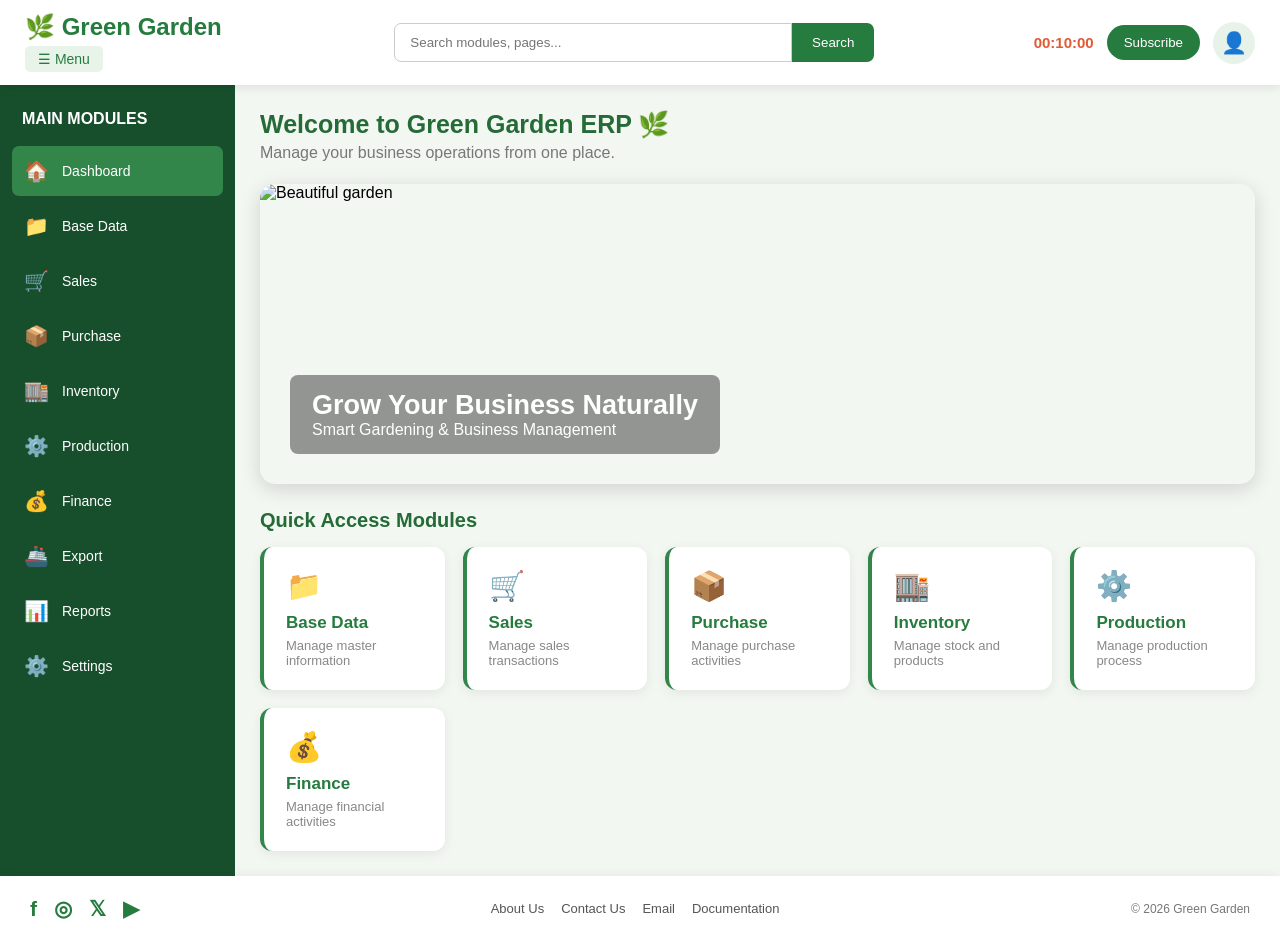
==== dashbord.html @ ff2162e5 "Add files via upload" ====
<!DOCTYPE html>
<html lang="en">
<head>
<meta charset="UTF-8">
<meta name="viewport" content="width=device-width, initial-scale=1.0">
<title>Green Garden ERP Dashboard</title>

<style>
* {
    margin: 0;
    padding: 0;
    box-sizing: border-box;
    font-family: 'Segoe UI', sans-serif;
}

body {
    background: #f3f7f2;
    min-height: 100vh;
    display: flex;
    flex-direction: column;
}

/* HEADER */
header {
    height: 85px;
    background: white;
    display: flex;
    align-items: center;
    justify-content: space-between;
    padding: 0 25px;
    box-shadow: 0 2px 10px rgba(0,0,0,0.1);
    position: relative;
    z-index: 10;
}

.header-left {
    width: 210px;
}

.logo {
    font-size: 24px;
    color: #267b3e;
    font-weight: bold;
}

.menu-btn {
    margin-top: 5px;
    padding: 5px 13px;
    background: #e8f4e9;
    border: none;
    color: #267b3e;
    border-radius: 5px;
    cursor: pointer;
    font-size: 14px;
}

.search-box {
    display: flex;
    width: 40%;
    max-width: 480px;
}

.search-box input {
    width: 100%;
    padding: 11px 15px;
    border: 1px solid #ccc;
    border-radius: 7px 0 0 7px;
    outline: none;
}

.search-box button {
    padding: 11px 20px;
    background: #267b3e;
    color: white;
    border: none;
    border-radius: 0 7px 7px 0;
    cursor: pointer;
}

.header-right {
    display: flex;
    align-items: center;
    gap: 13px;
}

#timer {
    font-weight: bold;
    color: #e05b36;
    font-size: 15px;
}

.subscribe-btn {
    background: #267b3e;
    color: white;
    border: none;
    padding: 10px 17px;
    border-radius: 22px;
    cursor: pointer;
}

.profile-container {
    position: relative;
}

.profile-btn {
    background: #e7f3e9;
    border: none;
    color: #267b3e;
    border-radius: 50%;
    width: 42px;
    height: 42px;
    font-size: 21px;
    cursor: pointer;
}

/* PROFILE DROPDOWN */
.profile-dropdown {
    display: none;
    position: absolute;
    right: 0;
    top: 52px;
    width: 180px;
    background: white;
    border-radius: 8px;
    box-shadow: 0 5px 20px rgba(0,0,0,0.2);
    overflow: hidden;
}

.profile-dropdown.show {
    display: block;
}

.profile-dropdown button {
    width: 100%;
    padding: 13px;
    border: none;
    background: white;
    text-align: left;
    cursor: pointer;
    font-size: 14px;
}

.profile-dropdown button:hover {
    background: #e8f4e9;
}

/* DASHBOARD BODY */
.dashboard {
    display: flex;
    flex: 1;
    min-height: calc(100vh - 160px);
}

/* SIDEBAR */
.sidebar {
    width: 235px;
    background: #174f2c;
    color: white;
    padding: 20px 12px;
    transition: width 0.3s;
    overflow: hidden;
    flex-shrink: 0;
}

.sidebar.collapsed {
    width: 65px;
}

.sidebar h3 {
    font-size: 16px;
    margin: 5px 10px 18px;
    white-space: nowrap;
}

.module {
    display: flex;
    align-items: center;
    gap: 13px;
    padding: 13px 12px;
    margin-bottom: 5px;
    border-radius: 7px;
    cursor: pointer;
    color: white;
    white-space: nowrap;
    transition: 0.3s;
}

.module:hover,
.module.active {
    background: #32864a;
}

.module-icon {
    font-size: 20px;
    min-width: 25px;
    text-align: center;
}

.module-name {
    font-size: 14px;
}

.sidebar.collapsed h3,
.sidebar.collapsed .module-name {
    display: none;
}

.sidebar.collapsed .module {
    justify-content: center;
    padding: 13px 5px;
}

/* MAIN AREA */
.main-content {
    flex: 1;
    padding: 25px;
    min-width: 0;
}

.welcome-section {
    margin-bottom: 22px;
}

.welcome-section h2 {
    color: #246b37;
    font-size: 25px;
}

.welcome-section p {
    color: #777;
    margin-top: 5px;
}

/* MOVING IMAGE SLIDER */
.slider {
    width: 100%;
    height: 300px;
    position: relative;
    overflow: hidden;
    border-radius: 15px;
    box-shadow: 0 5px 20px rgba(0,0,0,0.15);
}

.slides {
    display: flex;
    width: 400%;
    height: 100%;
    animation: slide 20s infinite;
}

.slides img {
    width: 25%;
    height: 100%;
    object-fit: cover;
}

@keyframes slide {
    0%, 20% { transform: translateX(0); }
    25%, 45% { transform: translateX(-25%); }
    50%, 70% { transform: translateX(-50%); }
    75%, 95% { transform: translateX(-75%); }
    100% { transform: translateX(0); }
}

.slider-text {
    position: absolute;
    bottom: 30px;
    left: 30px;
    color: white;
    background: rgba(0,0,0,0.4);
    padding: 15px 22px;
    border-radius: 8px;
}

.slider-text h2 {
    font-size: 27px;
}

/* DASHBOARD CARDS */
.dashboard-title {
    margin: 25px 0 15px;
    color: #246b37;
    font-size: 20px;
}

.cards {
    display: grid;
    grid-template-columns: repeat(auto-fit, minmax(180px, 1fr));
    gap: 18px;
}

.card {
    background: white;
    padding: 22px;
    border-radius: 12px;
    box-shadow: 0 3px 12px rgba(0,0,0,0.07);
    border-left: 4px solid #32864a;
    cursor: pointer;
    transition: 0.3s;
}

.card:hover {
    transform: translateY(-5px);
}

.card .icon {
    font-size: 29px;
}

.card h3 {
    color: #267b3e;
    margin-top: 10px;
    font-size: 17px;
}

.card p {
    color: #888;
    font-size: 13px;
    margin-top: 5px;
}

/* FOOTER */
footer {
    min-height: 65px;
    background: white;
    padding: 15px 30px;
    display: flex;
    align-items: center;
    justify-content: space-between;
    gap: 15px;
    flex-wrap: wrap;
    box-shadow: 0 -2px 10px rgba(0,0,0,0.05);
}

.social-links,
.footer-links {
    display: flex;
    align-items: center;
    gap: 17px;
    flex-wrap: wrap;
}

.social-links a {
    font-size: 21px;
    text-decoration: none;
    color: #267b3e;
    font-weight: bold;
}

.footer-links a {
    font-size: 13px;
    text-decoration: none;
    color: #555;
}

/* MODAL */
.modal {
    display: none;
    position: fixed;
    z-index: 100;
    inset: 0;
    background: rgba(0,0,0,0.55);
    align-items: center;
    justify-content: center;
    padding: 15px;
}

.modal.show {
    display: flex;
}

.modal-content {
    width: 100%;
    max-width: 800px;
    background: white;
    padding: 28px;
    border-radius: 15px;
    position: relative;
    animation: popup 0.3s ease;
}

@keyframes popup {
    from {
        transform: scale(0.85);
        opacity: 0;
    }
    to {
        transform: scale(1);
        opacity: 1;
    }
}

.close-btn {
    position: absolute;
    right: 20px;
    top: 15px;
    border: none;
    background: none;
    font-size: 25px;
    cursor: pointer;
    color: #555;
}

.modal-content h2 {
    text-align: center;
    color: #267b3e;
    margin-bottom: 25px;
}

.plans {
    display: grid;
    grid-template-columns: repeat(3, 1fr);
    gap: 18px;
}

.plan {
    border: 1px solid #ddd;
    padding: 23px 15px;
    border-radius: 12px;
    text-align: center;
    transition: 0.3s;
}

.plan:hover {
    border-color: #267b3e;
    transform: translateY(-5px);
}

.plan h3 {
    color: #267b3e;
    margin-bottom: 12px;
}

.price {
    font-size: 29px;
    font-weight: bold;
    color: #333;
    margin: 15px 0;
}

.plan p {
    color: #777;
    margin-bottom: 18px;
}

.plan button {
    background: #267b3e;
    color: white;
    border: none;
    border-radius: 7px;
    padding: 11px 17px;
    cursor: pointer;
}

/* EDIT PROFILE */
.edit-form {
    max-width: 400px;
    margin: auto;
}

.edit-form input {
    width: 100%;
    padding: 12px;
    margin: 9px 0 15px;
    border: 1px solid #ccc;
    border-radius: 7px;
}

.edit-form button {
    width: 100%;
    padding: 12px;
    background: #267b3e;
    border: none;
    color: white;
    border-radius: 7px;
    cursor: pointer;
}

/* RESPONSIVE */
@media(max-width: 900px) {
    .sidebar {
        width: 190px;
    }

    .search-box {
        width: 30%;
    }

    .plans {
        grid-template-columns: 1fr;
    }

    .modal-content {
        max-height: 90vh;
        overflow-y: auto;
    }
}

@media(max-width: 650px) {
    header {
        height: auto;
        padding: 12px;
        flex-wrap: wrap;
        gap: 12px;
    }

    .header-left {
        width: 45%;
    }

    .search-box {
        order: 3;
        width: 100%;
        max-width: none;
    }

    .header-right {
        gap: 8px;
    }

    .sidebar {
        width: 65px;
    }

    .sidebar h3,
    .sidebar .module-name {
        display: none;
    }

    .sidebar .module {
        justify-content: center;
        padding: 12px 5px;
    }

    .main-content {
        padding: 15px;
    }

    .slider {
        height: 210px;
    }

    .slider-text h2 {
        font-size: 19px;
    }

    footer {
        justify-content: center;
        flex-direction: column;
    }
}
</style>
</head>

<body>

<!-- HEADER -->
<header>

    <div class="header-left">
        <div class="logo">🌿 Green Garden</div>
        <button class="menu-btn" onclick="toggleMenu()">
            ☰ Menu
        </button>
    </div>

    <div class="search-box">
        <input type="text" id="searchInput"
        placeholder="Search modules, pages...">
        <button onclick="searchModules()">Search</button>
    </div>

    <div class="header-right">

        <span id="timer">00:10:00</span>

        <button class="subscribe-btn" onclick="openSubscribe()">
            Subscribe
        </button>

        <div class="profile-container">

            <button class="profile-btn" onclick="toggleProfile()">
                👤
            </button>

            <div class="profile-dropdown" id="profileDropdown">
                <button onclick="openEditProfile()">
                    ✏️ Edit Profile
                </button>

                <button onclick="logout()">
                    🚪 Log Out
                </button>
            </div>

        </div>
    </div>

</header>


<!-- DASHBOARD -->
<div class="dashboard">

    <!-- LEFT SIDEBAR -->
    <aside class="sidebar" id="sidebar">

        <h3>MAIN MODULES</h3>

        <div class="module active" onclick="selectModule(this,'Dashboard')">
            <span class="module-icon">🏠</span>
            <span class="module-name">Dashboard</span>
        </div>

        <div class="module" onclick="selectModule(this,'Base Data')">
            <span class="module-icon">📁</span>
            <span class="module-name">Base Data</span>
        </div>

        <div class="module" onclick="selectModule(this,'Sales')">
            <span class="module-icon">🛒</span>
            <span class="module-name">Sales</span>
        </div>

        <div class="module" onclick="selectModule(this,'Purchase')">
            <span class="module-icon">📦</span>
            <span class="module-name">Purchase</span>
        </div>

        <div class="module" onclick="selectModule(this,'Inventory')">
            <span class="module-icon">🏬</span>
            <span class="module-name">Inventory</span>
        </div>

        <div class="module" onclick="selectModule(this,'Production')">
            <span class="module-icon">⚙️</span>
            <span class="module-name">Production</span>
        </div>

        <div class="module" onclick="selectModule(this,'Finance')">
            <span class="module-icon">💰</span>
            <span class="module-name">Finance</span>
        </div>

        <div class="module" onclick="selectModule(this,'Export')">
            <span class="module-icon">🚢</span>
            <span class="module-name">Export</span>
        </div>

        <div class="module" onclick="selectModule(this,'Reports')">
            <span class="module-icon">📊</span>
            <span class="module-name">Reports</span>
        </div>

        <div class="module" onclick="selectModule(this,'Settings')">
            <span class="module-icon">⚙️</span>
            <span class="module-name">Settings</span>
        </div>

    </aside>


    <!-- MAIN CONTENT -->
    <main class="main-content">

        <div class="welcome-section">
            <h2 id="pageTitle">Welcome to Green Garden ERP 🌿</h2>
            <p>Manage your business operations from one place.</p>
        </div>

        <!-- IMAGE SLIDER -->
        <div class="slider">

            <div class="slides">

                <img src="https://images.unsplash.com/photo-1416879595882-3373a0480b5b?w=1200"
                alt="Beautiful garden">

                <img src="https://images.unsplash.com/photo-1497250681960-ef046c08a56e?w=1200"
                alt="Green plants">

                <img src="https://images.unsplash.com/photo-1466692476868-aef1dfb1e735?w=1200"
                alt="Gardening">

                <img src="https://images.unsplash.com/photo-1501004318641-b39e6451bec6?w=1200"
                alt="Nature garden">

            </div>

            <div class="slider-text">
                <h2>Grow Your Business Naturally</h2>
                <p>Smart Gardening & Business Management</p>
            </div>

        </div>


        <!-- DASHBOARD CARDS -->
        <h3 class="dashboard-title">Quick Access Modules</h3>

        <div class="cards" id="dashboardCards">

            <div class="card" onclick="selectModule(null,'Base Data')">
                <div class="icon">📁</div>
                <h3>Base Data</h3>
                <p>Manage master information</p>
            </div>

            <div class="card" onclick="selectModule(null,'Sales')">
                <div class="icon">🛒</div>
                <h3>Sales</h3>
                <p>Manage sales transactions</p>
            </div>

            <div class="card" onclick="selectModule(null,'Purchase')">
                <div class="icon">📦</div>
                <h3>Purchase</h3>
                <p>Manage purchase activities</p>
            </div>

            <div class="card" onclick="selectModule(null,'Inventory')">
                <div class="icon">🏬</div>
                <h3>Inventory</h3>
                <p>Manage stock and products</p>
            </div>

            <div class="card" onclick="selectModule(null,'Production')">
                <div class="icon">⚙️</div>
                <h3>Production</h3>
                <p>Manage production process</p>
            </div>

            <div class="card" onclick="selectModule(null,'Finance')">
                <div class="icon">💰</div>
                <h3>Finance</h3>
                <p>Manage financial activities</p>
            </div>

        </div>

    </main>

</div>


<!-- FOOTER -->
<footer>

    <div class="social-links">
        <a href="https://facebook.com" target="_blank">f</a>
        <a href="https://instagram.com" target="_blank">◎</a>
        <a href="https://twitter.com" target="_blank">𝕏</a>
        <a href="https://youtube.com" target="_blank">▶</a>
    </div>

    <div class="footer-links">
        <a href="#" onclick="footerInfo('About Us',event)">About Us</a>
        <a href="#" onclick="footerInfo('Contact Us',event)">Contact Us</a>
        <a href="mailto:support@example.com">Email</a>
        <a href="#" onclick="footerInfo('Documentation',event)">Documentation</a>
    </div>

    <div style="font-size:12px;color:#777">
        © 2026 Green Garden
    </div>

</footer>


<!-- SUBSCRIPTION POPUP -->
<div class="modal" id="subscribeModal">

    <div class="modal-content">

        <button class="close-btn" onclick="closeModal('subscribeModal')">
            ×
        </button>

        <h2>Choose Your Subscription Plan</h2>

        <div class="plans">

            <div class="plan">
                <h3>Basic Plan</h3>
                <div class="price">₹99/-</div>
                <p>Validity: 1 Month</p>
                <button onclick="choosePlan('Basic Plan','99','1 Month')">
                    Subscribe Now
                </button>
            </div>

            <div class="plan">
                <h3>Standard Plan</h3>
                <div class="price">₹399/-</div>
                <p>Validity: 3 Months</p>
                <button onclick="choosePlan('Standard Plan','399','3 Months')">
                    Subscribe Now
                </button>
            </div>

            <div class="plan">
                <h3>Premium Plan</h3>
                <div class="price">₹999/-</div>
                <p>Validity: 1 Year</p>
                <button onclick="choosePlan('Premium Plan','999','1 Year')">
                    Subscribe Now
                </button>
            </div>

        </div>

    </div>

</div>


<!-- EDIT PROFILE POPUP -->
<div class="modal" id="editModal">

    <div class="modal-content" style="max-width:480px">

        <button class="close-btn" onclick="closeModal('editModal')">
            ×
        </button>

        <h2>Edit Profile</h2>

        <form class="edit-form" id="editForm">

            <label>Full Name</label>
            <input type="text" id="editName"
            placeholder="Enter full name" required>

            <label>Email Address</label>
            <input type="email" id="editEmail"
            placeholder="Enter email address" required>

            <label>Phone Number</label>
            <input type="tel" id="editPhone"
            placeholder="Enter phone number">

            <button type="submit">Save Changes</button>

        </form>

    </div>

</div>


<script>

/* SIDEBAR MENU */
function toggleMenu() {
    document.getElementById("sidebar")
    .classList.toggle("collapsed");
}


/* PROFILE DROPDOWN */
function toggleProfile() {
    document.getElementById("profileDropdown")
    .classList.toggle("show");
}

document.addEventListener("click", function(event) {

    const profile = document.querySelector(".profile-container");

    if (!profile.contains(event.target)) {
        document.getElementById("profileDropdown")
        .classList.remove("show");
    }

});


/* SUBSCRIPTION POPUP */
function openSubscribe() {
    document.getElementById("subscribeModal")
    .classList.add("show");
}

function choosePlan(name, price, validity) {

    alert(
        "Selected Plan: " + name +
        "\nAmount: ₹" + price +
        "\nValidity: " + validity +
        "\n\nContinue to payment integration."
    );

}

function closeModal(id) {
    document.getElementById(id).classList.remove("show");
}


/* EDIT PROFILE */
function openEditProfile() {

    document.getElementById("profileDropdown")
    .classList.remove("show");

    document.getElementById("editModal")
    .classList.add("show");

}

document.getElementById("editForm")
.addEventListener("submit", function(event) {

    event.preventDefault();

    alert("Profile details saved successfully!");

    closeModal("editModal");

});


/* LOGOUT */
function logout() {

    if (confirm("Are you sure you want to log out?")) {

        window.location.href = "index.html";

    }

}


/* MODULE SELECTION */
function selectModule(element, moduleName) {

    document.querySelectorAll(".module")
    .forEach(function(item) {
        item.classList.remove("active");
    });

    if (element) {
        element.classList.add("active");
    } else {
        document.querySelectorAll(".module").forEach(function(item) {
            if (item.innerText.includes(moduleName)) {
                item.classList.add("active");
            }
        });
    }

    document.getElementById("pageTitle").textContent =
        moduleName === "Dashboard"
        ? "Welcome to Green Garden ERP 🌿"
        : moduleName + " Module";

}


/* SEARCH MODULES */
function searchModules() {

    let search = document.getElementById("searchInput")
    .value.toLowerCase().trim();

    let modules = document.querySelectorAll(".module");
    let cards = document.querySelectorAll(".card");
    let found = false;

    modules.forEach(function(item) {

        let match = item.innerText.toLowerCase().includes(search);

        item.style.display = (search === "" || match)
            ? "flex" : "none";

        if (match && search !== "") found = true;

    });

    cards.forEach(function(card) {

        let match = card.innerText.toLowerCase().includes(search);

        card.style.display = (search === "" || match)
            ? "block" : "none";

        if (match && search !== "") found = true;

    });

    if (search !== "" && !found) {
        alert("No matching module found!");
    }

}

document.getElementById("searchInput")
.addEventListener("keydown", function(event) {
    if (event.key === "Enter") {
        searchModules();
    }
});


/* FOOTER LINKS */
function footerInfo(name, event) {
    event.preventDefault();
    alert(name + " page coming soon!");
}


/* CLOSE MODAL ON OUTSIDE CLICK */
document.querySelectorAll(".modal").forEach(function(modal) {

    modal.addEventListener("click", function(event) {

        if (event.target === modal) {
            modal.classList.remove("show");
        }

    });

});


/* SESSION TIMER */
const SESSION_TIME = 10 * 60;
let remainingTime = SESSION_TIME;
let timerInterval;

function updateTimer() {

    let h = Math.floor(remainingTime / 3600);
    let m = Math.floor((remainingTime % 3600) / 60);
    let s = remainingTime % 60;

    document.getElementById("timer").textContent =
        String(h).padStart(2,"0") + ":" +
        String(m).padStart(2,"0") + ":" +
        String(s).padStart(2,"0");

}

function resetTimer() {

    remainingTime = SESSION_TIME;
    updateTimer();

}

function startTimer() {

    timerInterval = setInterval(function() {

        if (remainingTime > 0) {

            remainingTime--;
            updateTimer();

        } else {

            clearInterval(timerInterval);

            alert("Your session has expired. Please login again.");

            window.location.href = "index.html";

        }

    }, 1000);

}

["mousemove","keydown","click","scroll","touchstart"]
.forEach(function(eventName) {

    document.addEventListener(eventName, resetTimer);

});

updateTimer();
startTimer();

</script>

</body>
</html>
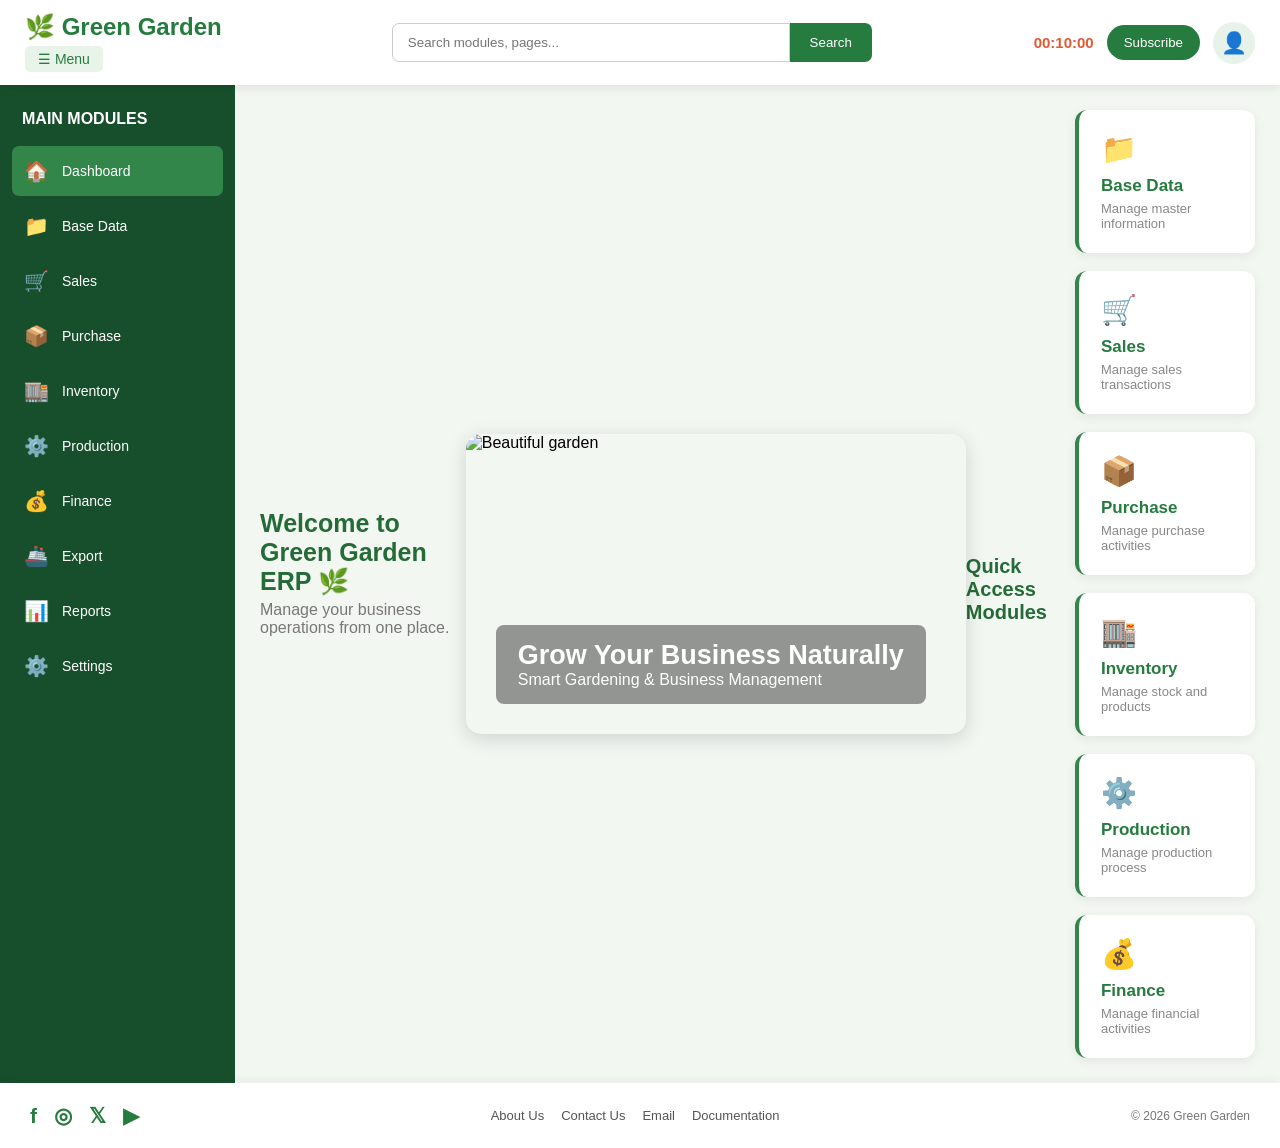
==== commit 7123cd11: "Add files via upload" ====
--- a/dashbord.html
+++ b/dashbord.html
@@ -5,554 +5,8 @@
 <meta charset="UTF-8">
 <meta name="viewport" content="width=device-width, initial-scale=1.0">
 <title>Green Garden ERP Dashboard</title>
-
-<style>
-* {
-    margin: 0;
-    padding: 0;
-    box-sizing: border-box;
-    font-family: 'Segoe UI', sans-serif;
-}
-
-body {
-    background: #f3f7f2;
-    min-height: 100vh;
-    display: flex;
-    flex-direction: column;
-}
-
-/* HEADER */
-header {
-    height: 85px;
-    background: white;
-    display: flex;
-    align-items: center;
-    justify-content: space-between;
-    padding: 0 25px;
-    box-shadow: 0 2px 10px rgba(0,0,0,0.1);
-    position: relative;
-    z-index: 10;
-}
-
-.header-left {
-    width: 210px;
-}
-
-.logo {
-    font-size: 24px;
-    color: #267b3e;
-    font-weight: bold;
-}
-
-.menu-btn {
-    margin-top: 5px;
-    padding: 5px 13px;
-    background: #e8f4e9;
-    border: none;
-    color: #267b3e;
-    border-radius: 5px;
-    cursor: pointer;
-    font-size: 14px;
-}
-
-.search-box {
-    display: flex;
-    width: 40%;
-    max-width: 480px;
-}
-
-.search-box input {
-    width: 100%;
-    padding: 11px 15px;
-    border: 1px solid #ccc;
-    border-radius: 7px 0 0 7px;
-    outline: none;
-}
-
-.search-box button {
-    padding: 11px 20px;
-    background: #267b3e;
-    color: white;
-    border: none;
-    border-radius: 0 7px 7px 0;
-    cursor: pointer;
-}
-
-.header-right {
-    display: flex;
-    align-items: center;
-    gap: 13px;
-}
-
-#timer {
-    font-weight: bold;
-    color: #e05b36;
-    font-size: 15px;
-}
-
-.subscribe-btn {
-    background: #267b3e;
-    color: white;
-    border: none;
-    padding: 10px 17px;
-    border-radius: 22px;
-    cursor: pointer;
-}
-
-.profile-container {
-    position: relative;
-}
-
-.profile-btn {
-    background: #e7f3e9;
-    border: none;
-    color: #267b3e;
-    border-radius: 50%;
-    width: 42px;
-    height: 42px;
-    font-size: 21px;
-    cursor: pointer;
-}
-
-/* PROFILE DROPDOWN */
-.profile-dropdown {
-    display: none;
-    position: absolute;
-    right: 0;
-    top: 52px;
-    width: 180px;
-    background: white;
-    border-radius: 8px;
-    box-shadow: 0 5px 20px rgba(0,0,0,0.2);
-    overflow: hidden;
-}
-
-.profile-dropdown.show {
-    display: block;
-}
-
-.profile-dropdown button {
-    width: 100%;
-    padding: 13px;
-    border: none;
-    background: white;
-    text-align: left;
-    cursor: pointer;
-    font-size: 14px;
-}
-
-.profile-dropdown button:hover {
-    background: #e8f4e9;
-}
-
-/* DASHBOARD BODY */
-.dashboard {
-    display: flex;
-    flex: 1;
-    min-height: calc(100vh - 160px);
-}
-
-/* SIDEBAR */
-.sidebar {
-    width: 235px;
-    background: #174f2c;
-    color: white;
-    padding: 20px 12px;
-    transition: width 0.3s;
-    overflow: hidden;
-    flex-shrink: 0;
-}
-
-.sidebar.collapsed {
-    width: 65px;
-}
-
-.sidebar h3 {
-    font-size: 16px;
-    margin: 5px 10px 18px;
-    white-space: nowrap;
-}
-
-.module {
-    display: flex;
-    align-items: center;
-    gap: 13px;
-    padding: 13px 12px;
-    margin-bottom: 5px;
-    border-radius: 7px;
-    cursor: pointer;
-    color: white;
-    white-space: nowrap;
-    transition: 0.3s;
-}
-
-.module:hover,
-.module.active {
-    background: #32864a;
-}
-
-.module-icon {
-    font-size: 20px;
-    min-width: 25px;
-    text-align: center;
-}
-
-.module-name {
-    font-size: 14px;
-}
-
-.sidebar.collapsed h3,
-.sidebar.collapsed .module-name {
-    display: none;
-}
-
-.sidebar.collapsed .module {
-    justify-content: center;
-    padding: 13px 5px;
-}
-
-/* MAIN AREA */
-.main-content {
-    flex: 1;
-    padding: 25px;
-    min-width: 0;
-}
-
-.welcome-section {
-    margin-bottom: 22px;
-}
-
-.welcome-section h2 {
-    color: #246b37;
-    font-size: 25px;
-}
-
-.welcome-section p {
-    color: #777;
-    margin-top: 5px;
-}
-
-/* MOVING IMAGE SLIDER */
-.slider {
-    width: 100%;
-    height: 300px;
-    position: relative;
-    overflow: hidden;
-    border-radius: 15px;
-    box-shadow: 0 5px 20px rgba(0,0,0,0.15);
-}
-
-.slides {
-    display: flex;
-    width: 400%;
-    height: 100%;
-    animation: slide 20s infinite;
-}
-
-.slides img {
-    width: 25%;
-    height: 100%;
-    object-fit: cover;
-}
-
-@keyframes slide {
-    0%, 20% { transform: translateX(0); }
-    25%, 45% { transform: translateX(-25%); }
-    50%, 70% { transform: translateX(-50%); }
-    75%, 95% { transform: translateX(-75%); }
-    100% { transform: translateX(0); }
-}
-
-.slider-text {
-    position: absolute;
-    bottom: 30px;
-    left: 30px;
-    color: white;
-    background: rgba(0,0,0,0.4);
-    padding: 15px 22px;
-    border-radius: 8px;
-}
-
-.slider-text h2 {
-    font-size: 27px;
-}
-
-/* DASHBOARD CARDS */
-.dashboard-title {
-    margin: 25px 0 15px;
-    color: #246b37;
-    font-size: 20px;
-}
-
-.cards {
-    display: grid;
-    grid-template-columns: repeat(auto-fit, minmax(180px, 1fr));
-    gap: 18px;
-}
-
-.card {
-    background: white;
-    padding: 22px;
-    border-radius: 12px;
-    box-shadow: 0 3px 12px rgba(0,0,0,0.07);
-    border-left: 4px solid #32864a;
-    cursor: pointer;
-    transition: 0.3s;
-}
-
-.card:hover {
-    transform: translateY(-5px);
-}
-
-.card .icon {
-    font-size: 29px;
-}
-
-.card h3 {
-    color: #267b3e;
-    margin-top: 10px;
-    font-size: 17px;
-}
-
-.card p {
-    color: #888;
-    font-size: 13px;
-    margin-top: 5px;
-}
-
-/* FOOTER */
-footer {
-    min-height: 65px;
-    background: white;
-    padding: 15px 30px;
-    display: flex;
-    align-items: center;
-    justify-content: space-between;
-    gap: 15px;
-    flex-wrap: wrap;
-    box-shadow: 0 -2px 10px rgba(0,0,0,0.05);
-}
-
-.social-links,
-.footer-links {
-    display: flex;
-    align-items: center;
-    gap: 17px;
-    flex-wrap: wrap;
-}
-
-.social-links a {
-    font-size: 21px;
-    text-decoration: none;
-    color: #267b3e;
-    font-weight: bold;
-}
-
-.footer-links a {
-    font-size: 13px;
-    text-decoration: none;
-    color: #555;
-}
-
-/* MODAL */
-.modal {
-    display: none;
-    position: fixed;
-    z-index: 100;
-    inset: 0;
-    background: rgba(0,0,0,0.55);
-    align-items: center;
-    justify-content: center;
-    padding: 15px;
-}
-
-.modal.show {
-    display: flex;
-}
-
-.modal-content {
-    width: 100%;
-    max-width: 800px;
-    background: white;
-    padding: 28px;
-    border-radius: 15px;
-    position: relative;
-    animation: popup 0.3s ease;
-}
-
-@keyframes popup {
-    from {
-        transform: scale(0.85);
-        opacity: 0;
-    }
-    to {
-        transform: scale(1);
-        opacity: 1;
-    }
-}
-
-.close-btn {
-    position: absolute;
-    right: 20px;
-    top: 15px;
-    border: none;
-    background: none;
-    font-size: 25px;
-    cursor: pointer;
-    color: #555;
-}
-
-.modal-content h2 {
-    text-align: center;
-    color: #267b3e;
-    margin-bottom: 25px;
-}
-
-.plans {
-    display: grid;
-    grid-template-columns: repeat(3, 1fr);
-    gap: 18px;
-}
-
-.plan {
-    border: 1px solid #ddd;
-    padding: 23px 15px;
-    border-radius: 12px;
-    text-align: center;
-    transition: 0.3s;
-}
-
-.plan:hover {
-    border-color: #267b3e;
-    transform: translateY(-5px);
-}
-
-.plan h3 {
-    color: #267b3e;
-    margin-bottom: 12px;
-}
-
-.price {
-    font-size: 29px;
-    font-weight: bold;
-    color: #333;
-    margin: 15px 0;
-}
-
-.plan p {
-    color: #777;
-    margin-bottom: 18px;
-}
-
-.plan button {
-    background: #267b3e;
-    color: white;
-    border: none;
-    border-radius: 7px;
-    padding: 11px 17px;
-    cursor: pointer;
-}
-
-/* EDIT PROFILE */
-.edit-form {
-    max-width: 400px;
-    margin: auto;
-}
-
-.edit-form input {
-    width: 100%;
-    padding: 12px;
-    margin: 9px 0 15px;
-    border: 1px solid #ccc;
-    border-radius: 7px;
-}
-
-.edit-form button {
-    width: 100%;
-    padding: 12px;
-    background: #267b3e;
-    border: none;
-    color: white;
-    border-radius: 7px;
-    cursor: pointer;
-}
-
-/* RESPONSIVE */
-@media(max-width: 900px) {
-    .sidebar {
-        width: 190px;
-    }
-
-    .search-box {
-        width: 30%;
-    }
-
-    .plans {
-        grid-template-columns: 1fr;
-    }
-
-    .modal-content {
-        max-height: 90vh;
-        overflow-y: auto;
-    }
-}
-
-@media(max-width: 650px) {
-    header {
-        height: auto;
-        padding: 12px;
-        flex-wrap: wrap;
-        gap: 12px;
-    }
-
-    .header-left {
-        width: 45%;
-    }
-
-    .search-box {
-        order: 3;
-        width: 100%;
-        max-width: none;
-    }
-
-    .header-right {
-        gap: 8px;
-    }
-
-    .sidebar {
-        width: 65px;
-    }
-
-    .sidebar h3,
-    .sidebar .module-name {
-        display: none;
-    }
-
-    .sidebar .module {
-        justify-content: center;
-        padding: 12px 5px;
-    }
-
-    .main-content {
-        padding: 15px;
-    }
-
-    .slider {
-        height: 210px;
-    }
-
-    .slider-text h2 {
-        font-size: 19px;
-    }
-
-    footer {
-        justify-content: center;
-        flex-direction: column;
-    }
-}
-</style>
 </head>
-
+<link rel="stylesheet" href="style.css">
 <body>
 
 <!-- HEADER -->
@@ -849,243 +303,6 @@
 
 </div>
 
-
-<script>
-
-/* SIDEBAR MENU */
-function toggleMenu() {
-    document.getElementById("sidebar")
-    .classList.toggle("collapsed");
-}
-
-
-/* PROFILE DROPDOWN */
-function toggleProfile() {
-    document.getElementById("profileDropdown")
-    .classList.toggle("show");
-}
-
-document.addEventListener("click", function(event) {
-
-    const profile = document.querySelector(".profile-container");
-
-    if (!profile.contains(event.target)) {
-        document.getElementById("profileDropdown")
-        .classList.remove("show");
-    }
-
-});
-
-
-/* SUBSCRIPTION POPUP */
-function openSubscribe() {
-    document.getElementById("subscribeModal")
-    .classList.add("show");
-}
-
-function choosePlan(name, price, validity) {
-
-    alert(
-        "Selected Plan: " + name +
-        "\nAmount: ₹" + price +
-        "\nValidity: " + validity +
-        "\n\nContinue to payment integration."
-    );
-
-}
-
-function closeModal(id) {
-    document.getElementById(id).classList.remove("show");
-}
-
-
-/* EDIT PROFILE */
-function openEditProfile() {
-
-    document.getElementById("profileDropdown")
-    .classList.remove("show");
-
-    document.getElementById("editModal")
-    .classList.add("show");
-
-}
-
-document.getElementById("editForm")
-.addEventListener("submit", function(event) {
-
-    event.preventDefault();
-
-    alert("Profile details saved successfully!");
-
-    closeModal("editModal");
-
-});
-
-
-/* LOGOUT */
-function logout() {
-
-    if (confirm("Are you sure you want to log out?")) {
-
-        window.location.href = "index.html";
-
-    }
-
-}
-
-
-/* MODULE SELECTION */
-function selectModule(element, moduleName) {
-
-    document.querySelectorAll(".module")
-    .forEach(function(item) {
-        item.classList.remove("active");
-    });
-
-    if (element) {
-        element.classList.add("active");
-    } else {
-        document.querySelectorAll(".module").forEach(function(item) {
-            if (item.innerText.includes(moduleName)) {
-                item.classList.add("active");
-            }
-        });
-    }
-
-    document.getElementById("pageTitle").textContent =
-        moduleName === "Dashboard"
-        ? "Welcome to Green Garden ERP 🌿"
-        : moduleName + " Module";
-
-}
-
-
-/* SEARCH MODULES */
-function searchModules() {
-
-    let search = document.getElementById("searchInput")
-    .value.toLowerCase().trim();
-
-    let modules = document.querySelectorAll(".module");
-    let cards = document.querySelectorAll(".card");
-    let found = false;
-
-    modules.forEach(function(item) {
-
-        let match = item.innerText.toLowerCase().includes(search);
-
-        item.style.display = (search === "" || match)
-            ? "flex" : "none";
-
-        if (match && search !== "") found = true;
-
-    });
-
-    cards.forEach(function(card) {
-
-        let match = card.innerText.toLowerCase().includes(search);
-
-        card.style.display = (search === "" || match)
-            ? "block" : "none";
-
-        if (match && search !== "") found = true;
-
-    });
-
-    if (search !== "" && !found) {
-        alert("No matching module found!");
-    }
-
-}
-
-document.getElementById("searchInput")
-.addEventListener("keydown", function(event) {
-    if (event.key === "Enter") {
-        searchModules();
-    }
-});
-
-
-/* FOOTER LINKS */
-function footerInfo(name, event) {
-    event.preventDefault();
-    alert(name + " page coming soon!");
-}
-
-
-/* CLOSE MODAL ON OUTSIDE CLICK */
-document.querySelectorAll(".modal").forEach(function(modal) {
-
-    modal.addEventListener("click", function(event) {
-
-        if (event.target === modal) {
-            modal.classList.remove("show");
-        }
-
-    });
-
-});
-
-
-/* SESSION TIMER */
-const SESSION_TIME = 10 * 60;
-let remainingTime = SESSION_TIME;
-let timerInterval;
-
-function updateTimer() {
-
-    let h = Math.floor(remainingTime / 3600);
-    let m = Math.floor((remainingTime % 3600) / 60);
-    let s = remainingTime % 60;
-
-    document.getElementById("timer").textContent =
-        String(h).padStart(2,"0") + ":" +
-        String(m).padStart(2,"0") + ":" +
-        String(s).padStart(2,"0");
-
-}
-
-function resetTimer() {
-
-    remainingTime = SESSION_TIME;
-    updateTimer();
-
-}
-
-function startTimer() {
-
-    timerInterval = setInterval(function() {
-
-        if (remainingTime > 0) {
-
-            remainingTime--;
-            updateTimer();
-
-        } else {
-
-            clearInterval(timerInterval);
-
-            alert("Your session has expired. Please login again.");
-
-            window.location.href = "index.html";
-
-        }
-
-    }, 1000);
-
-}
-
-["mousemove","keydown","click","scroll","touchstart"]
-.forEach(function(eventName) {
-
-    document.addEventListener(eventName, resetTimer);
-
-});
-
-updateTimer();
-startTimer();
-
-</script>
-
+<script src="script.js"></script>
 </body>
 </html>
--- a/style.css
+++ b/style.css
@@ -0,0 +1,771 @@
+* {
+    margin: 0;
+    padding: 0;
+    box-sizing: border-box;
+    font-family: 'Segoe UI', sans-serif;
+}
+
+body {
+    min-height: 100vh;
+    background:
+      linear-gradient(rgba(0,0,0,0.35), rgba(0,0,0,0.4)),
+      url('https://images.unsplash.com/photo-1416879595882-3373a0480b5b?auto=format&fit=crop&w=2000&q=85')
+      center/cover no-repeat fixed;
+    display: flex;
+    flex-direction: column;
+}
+
+/* HEADER */
+header {
+    height: 75px;
+    padding: 0 35px;
+    display: flex;
+    align-items: center;
+    justify-content: space-between;
+    background: rgba(255,255,255,0.95);
+    box-shadow: 0 3px 15px rgba(0,0,0,0.15);
+}
+
+.logo {
+    font-size: 25px;
+    font-weight: bold;
+    color: #24743b;
+}
+
+.header-center {
+    font-size: 15px;
+    font-weight: 600;
+    color: #333;
+}
+
+#timer {
+    color: #e05b36;
+    font-size: 19px;
+    margin-left: 5px;
+    font-weight: bold;
+}
+
+.header-right {
+    display: flex;
+    align-items: center;
+    gap: 15px;
+}
+
+.subscribe-btn {
+    background: #268344;
+    color: white;
+    padding: 10px 20px;
+    border: none;
+    border-radius: 25px;
+    cursor: pointer;
+}
+
+.profile-btn {
+    width: 42px;
+    height: 42px;
+    border-radius: 50%;
+    border: none;
+    background: #e7f3e9;
+    color: #267b3e;
+    font-size: 22px;
+    cursor: pointer;
+}
+
+/* MAIN CONTENT */
+main {
+    flex: 1;
+    display: flex;
+    align-items: center;
+    justify-content: center;
+    padding: 40px 15px;
+}
+
+.login-card {
+    width: 380px;
+    padding: 35px;
+    background: rgba(255,255,255,0.94);
+    border-radius: 18px;
+    box-shadow: 0 10px 35px rgba(0,0,0,0.3);
+    text-align: center;
+}
+
+.login-card h2 {
+    color: #267b3e;
+    margin-bottom: 10px;
+    font-size: 28px;
+}
+
+.login-card p {
+    color: #777;
+    margin-bottom: 25px;
+}
+
+.form-group {
+    margin-bottom: 18px;
+    text-align: left;
+}
+
+.form-group label {
+    display: block;
+    font-size: 14px;
+    margin-bottom: 7px;
+    color: #333;
+    font-weight: 600;
+}
+
+.form-group input {
+    width: 100%;
+    padding: 13px;
+    border: 1px solid #ccc;
+    border-radius: 8px;
+    outline: none;
+    font-size: 15px;
+}
+
+.form-group input:focus {
+    border-color: #268344;
+    box-shadow: 0 0 5px rgba(38,131,68,0.3);
+}
+
+.login-btn {
+    width: 100%;
+    padding: 13px;
+    background: #268344;
+    color: white;
+    border: none;
+    border-radius: 8px;
+    font-size: 17px;
+    font-weight: bold;
+    cursor: pointer;
+    transition: 0.3s;
+}
+
+.login-btn:hover {
+    background: #155e2b;
+}
+
+.forgot {
+    display: block;
+    margin-top: 18px;
+    text-decoration: none;
+    color: #267b3e;
+    font-size: 14px;
+}
+
+.forgot:hover {
+    text-decoration: underline;
+}
+
+#message {
+    margin-top: 15px;
+    font-size: 14px;
+    color: #d33;
+}
+
+/* FOOTER */
+footer {
+    min-height: 75px;
+    background: rgba(255,255,255,0.96);
+    display: flex;
+    align-items: center;
+    justify-content: space-between;
+    padding: 15px 35px;
+    gap: 20px;
+}
+
+.social-links,
+.footer-links {
+    display: flex;
+    align-items: center;
+    gap: 16px;
+    flex-wrap: wrap;
+}
+
+.social-links a {
+    font-size: 21px;
+    text-decoration: none;
+    color: #267b3e;
+    font-weight: bold;
+}
+
+.footer-links a {
+    text-decoration: none;
+    color: #444;
+    font-size: 13px;
+}
+
+.footer-links a:hover {
+    color: #268344;
+}
+
+/* RESPONSIVE */
+@media(max-width: 700px) {
+    header {
+        padding: 12px 15px;
+        height: auto;
+        flex-wrap: wrap;
+        gap: 12px;
+    }
+
+    .header-center {
+        order: 3;
+        width: 100%;
+        text-align: center;
+    }
+
+    footer {
+        flex-direction: column;
+        text-align: center;
+    }
+
+    .login-card {
+        width: 100%;
+        max-width: 380px;
+    }
+}
+
+
+/* dashboard.html  */
+* {
+    margin: 0;
+    padding: 0;
+    box-sizing: border-box;
+    font-family: 'Segoe UI', sans-serif;
+}
+
+body {
+    background: #f3f7f2;
+    min-height: 100vh;
+    display: flex;
+    flex-direction: column;
+}
+
+/* HEADER */
+header {
+    height: 85px;
+    background: white;
+    display: flex;
+    align-items: center;
+    justify-content: space-between;
+    padding: 0 25px;
+    box-shadow: 0 2px 10px rgba(0,0,0,0.1);
+    position: relative;
+    z-index: 10;
+}
+
+.header-left {
+    width: 210px;
+}
+
+.logo {
+    font-size: 24px;
+    color: #267b3e;
+    font-weight: bold;
+}
+
+.menu-btn {
+    margin-top: 5px;
+    padding: 5px 13px;
+    background: #e8f4e9;
+    border: none;
+    color: #267b3e;
+    border-radius: 5px;
+    cursor: pointer;
+    font-size: 14px;
+}
+
+.search-box {
+    display: flex;
+    width: 40%;
+    max-width: 480px;
+}
+
+.search-box input {
+    width: 100%;
+    padding: 11px 15px;
+    border: 1px solid #ccc;
+    border-radius: 7px 0 0 7px;
+    outline: none;
+}
+
+.search-box button {
+    padding: 11px 20px;
+    background: #267b3e;
+    color: white;
+    border: none;
+    border-radius: 0 7px 7px 0;
+    cursor: pointer;
+}
+
+.header-right {
+    display: flex;
+    align-items: center;
+    gap: 13px;
+}
+
+#timer {
+    font-weight: bold;
+    color: #e05b36;
+    font-size: 15px;
+}
+
+.subscribe-btn {
+    background: #267b3e;
+    color: white;
+    border: none;
+    padding: 10px 17px;
+    border-radius: 22px;
+    cursor: pointer;
+}
+
+.profile-container {
+    position: relative;
+}
+
+.profile-btn {
+    background: #e7f3e9;
+    border: none;
+    color: #267b3e;
+    border-radius: 50%;
+    width: 42px;
+    height: 42px;
+    font-size: 21px;
+    cursor: pointer;
+}
+
+/* PROFILE DROPDOWN */
+.profile-dropdown {
+    display: none;
+    position: absolute;
+    right: 0;
+    top: 52px;
+    width: 180px;
+    background: white;
+    border-radius: 8px;
+    box-shadow: 0 5px 20px rgba(0,0,0,0.2);
+    overflow: hidden;
+}
+
+.profile-dropdown.show {
+    display: block;
+}
+
+.profile-dropdown button {
+    width: 100%;
+    padding: 13px;
+    border: none;
+    background: white;
+    text-align: left;
+    cursor: pointer;
+    font-size: 14px;
+}
+
+.profile-dropdown button:hover {
+    background: #e8f4e9;
+}
+
+/* DASHBOARD BODY */
+.dashboard {
+    display: flex;
+    flex: 1;
+    min-height: calc(100vh - 160px);
+}
+
+/* SIDEBAR */
+.sidebar {
+    width: 235px;
+    background: #174f2c;
+    color: white;
+    padding: 20px 12px;
+    transition: width 0.3s;
+    overflow: hidden;
+    flex-shrink: 0;
+}
+
+.sidebar.collapsed {
+    width: 65px;
+}
+
+.sidebar h3 {
+    font-size: 16px;
+    margin: 5px 10px 18px;
+    white-space: nowrap;
+}
+
+.module {
+    display: flex;
+    align-items: center;
+    gap: 13px;
+    padding: 13px 12px;
+    margin-bottom: 5px;
+    border-radius: 7px;
+    cursor: pointer;
+    color: white;
+    white-space: nowrap;
+    transition: 0.3s;
+}
+
+.module:hover,
+.module.active {
+    background: #32864a;
+}
+
+.module-icon {
+    font-size: 20px;
+    min-width: 25px;
+    text-align: center;
+}
+
+.module-name {
+    font-size: 14px;
+}
+
+.sidebar.collapsed h3,
+.sidebar.collapsed .module-name {
+    display: none;
+}
+
+.sidebar.collapsed .module {
+    justify-content: center;
+    padding: 13px 5px;
+}
+
+/* MAIN AREA */
+.main-content {
+    flex: 1;
+    padding: 25px;
+    min-width: 0;
+}
+
+.welcome-section {
+    margin-bottom: 22px;
+}
+
+.welcome-section h2 {
+    color: #246b37;
+    font-size: 25px;
+}
+
+.welcome-section p {
+    color: #777;
+    margin-top: 5px;
+}
+
+/* MOVING IMAGE SLIDER */
+.slider {
+    width: 100%;
+    height: 300px;
+    position: relative;
+    overflow: hidden;
+    border-radius: 15px;
+    box-shadow: 0 5px 20px rgba(0,0,0,0.15);
+}
+
+.slides {
+    display: flex;
+    width: 400%;
+    height: 100%;
+    animation: slide 20s infinite;
+}
+
+.slides img {
+    width: 25%;
+    height: 100%;
+    object-fit: cover;
+}
+
+@keyframes slide {
+    0%, 20% { transform: translateX(0); }
+    25%, 45% { transform: translateX(-25%); }
+    50%, 70% { transform: translateX(-50%); }
+    75%, 95% { transform: translateX(-75%); }
+    100% { transform: translateX(0); }
+}
+
+.slider-text {
+    position: absolute;
+    bottom: 30px;
+    left: 30px;
+    color: white;
+    background: rgba(0,0,0,0.4);
+    padding: 15px 22px;
+    border-radius: 8px;
+}
+
+.slider-text h2 {
+    font-size: 27px;
+}
+
+/* DASHBOARD CARDS */
+.dashboard-title {
+    margin: 25px 0 15px;
+    color: #246b37;
+    font-size: 20px;
+}
+
+.cards {
+    display: grid;
+    grid-template-columns: repeat(auto-fit, minmax(180px, 1fr));
+    gap: 18px;
+}
+
+.card {
+    background: white;
+    padding: 22px;
+    border-radius: 12px;
+    box-shadow: 0 3px 12px rgba(0,0,0,0.07);
+    border-left: 4px solid #32864a;
+    cursor: pointer;
+    transition: 0.3s;
+}
+
+.card:hover {
+    transform: translateY(-5px);
+}
+
+.card .icon {
+    font-size: 29px;
+}
+
+.card h3 {
+    color: #267b3e;
+    margin-top: 10px;
+    font-size: 17px;
+}
+
+.card p {
+    color: #888;
+    font-size: 13px;
+    margin-top: 5px;
+}
+
+/* FOOTER */
+footer {
+    min-height: 65px;
+    background: white;
+    padding: 15px 30px;
+    display: flex;
+    align-items: center;
+    justify-content: space-between;
+    gap: 15px;
+    flex-wrap: wrap;
+    box-shadow: 0 -2px 10px rgba(0,0,0,0.05);
+}
+
+.social-links,
+.footer-links {
+    display: flex;
+    align-items: center;
+    gap: 17px;
+    flex-wrap: wrap;
+}
+
+.social-links a {
+    font-size: 21px;
+    text-decoration: none;
+    color: #267b3e;
+    font-weight: bold;
+}
+
+.footer-links a {
+    font-size: 13px;
+    text-decoration: none;
+    color: #555;
+}
+
+/* MODAL */
+.modal {
+    display: none;
+    position: fixed;
+    z-index: 100;
+    inset: 0;
+    background: rgba(0,0,0,0.55);
+    align-items: center;
+    justify-content: center;
+    padding: 15px;
+}
+
+.modal.show {
+    display: flex;
+}
+
+.modal-content {
+    width: 100%;
+    max-width: 800px;
+    background: white;
+    padding: 28px;
+    border-radius: 15px;
+    position: relative;
+    animation: popup 0.3s ease;
+}
+
+@keyframes popup {
+    from {
+        transform: scale(0.85);
+        opacity: 0;
+    }
+    to {
+        transform: scale(1);
+        opacity: 1;
+    }
+}
+
+.close-btn {
+    position: absolute;
+    right: 20px;
+    top: 15px;
+    border: none;
+    background: none;
+    font-size: 25px;
+    cursor: pointer;
+    color: #555;
+}
+
+.modal-content h2 {
+    text-align: center;
+    color: #267b3e;
+    margin-bottom: 25px;
+}
+
+.plans {
+    display: grid;
+    grid-template-columns: repeat(3, 1fr);
+    gap: 18px;
+}
+
+.plan {
+    border: 1px solid #ddd;
+    padding: 23px 15px;
+    border-radius: 12px;
+    text-align: center;
+    transition: 0.3s;
+}
+
+.plan:hover {
+    border-color: #267b3e;
+    transform: translateY(-5px);
+}
+
+.plan h3 {
+    color: #267b3e;
+    margin-bottom: 12px;
+}
+
+.price {
+    font-size: 29px;
+    font-weight: bold;
+    color: #333;
+    margin: 15px 0;
+}
+
+.plan p {
+    color: #777;
+    margin-bottom: 18px;
+}
+
+.plan button {
+    background: #267b3e;
+    color: white;
+    border: none;
+    border-radius: 7px;
+    padding: 11px 17px;
+    cursor: pointer;
+}
+
+/* EDIT PROFILE */
+.edit-form {
+    max-width: 400px;
+    margin: auto;
+}
+
+.edit-form input {
+    width: 100%;
+    padding: 12px;
+    margin: 9px 0 15px;
+    border: 1px solid #ccc;
+    border-radius: 7px;
+}
+
+.edit-form button {
+    width: 100%;
+    padding: 12px;
+    background: #267b3e;
+    border: none;
+    color: white;
+    border-radius: 7px;
+    cursor: pointer;
+}
+
+/* RESPONSIVE */
+@media(max-width: 900px) {
+    .sidebar {
+        width: 190px;
+    }
+
+    .search-box {
+        width: 30%;
+    }
+
+    .plans {
+        grid-template-columns: 1fr;
+    }
+
+    .modal-content {
+        max-height: 90vh;
+        overflow-y: auto;
+    }
+}
+
+@media(max-width: 650px) {
+    header {
+        height: auto;
+        padding: 12px;
+        flex-wrap: wrap;
+        gap: 12px;
+    }
+
+    .header-left {
+        width: 45%;
+    }
+
+    .search-box {
+        order: 3;
+        width: 100%;
+        max-width: none;
+    }
+
+    .header-right {
+        gap: 8px;
+    }
+
+    .sidebar {
+        width: 65px;
+    }
+
+    .sidebar h3,
+    .sidebar .module-name {
+        display: none;
+    }
+
+    .sidebar .module {
+        justify-content: center;
+        padding: 12px 5px;
+    }
+
+    .main-content {
+        padding: 15px;
+    }
+
+    .slider {
+        height: 210px;
+    }
+
+    .slider-text h2 {
+        font-size: 19px;
+    }
+
+    footer {
+        justify-content: center;
+        flex-direction: column;
+    }
+}
